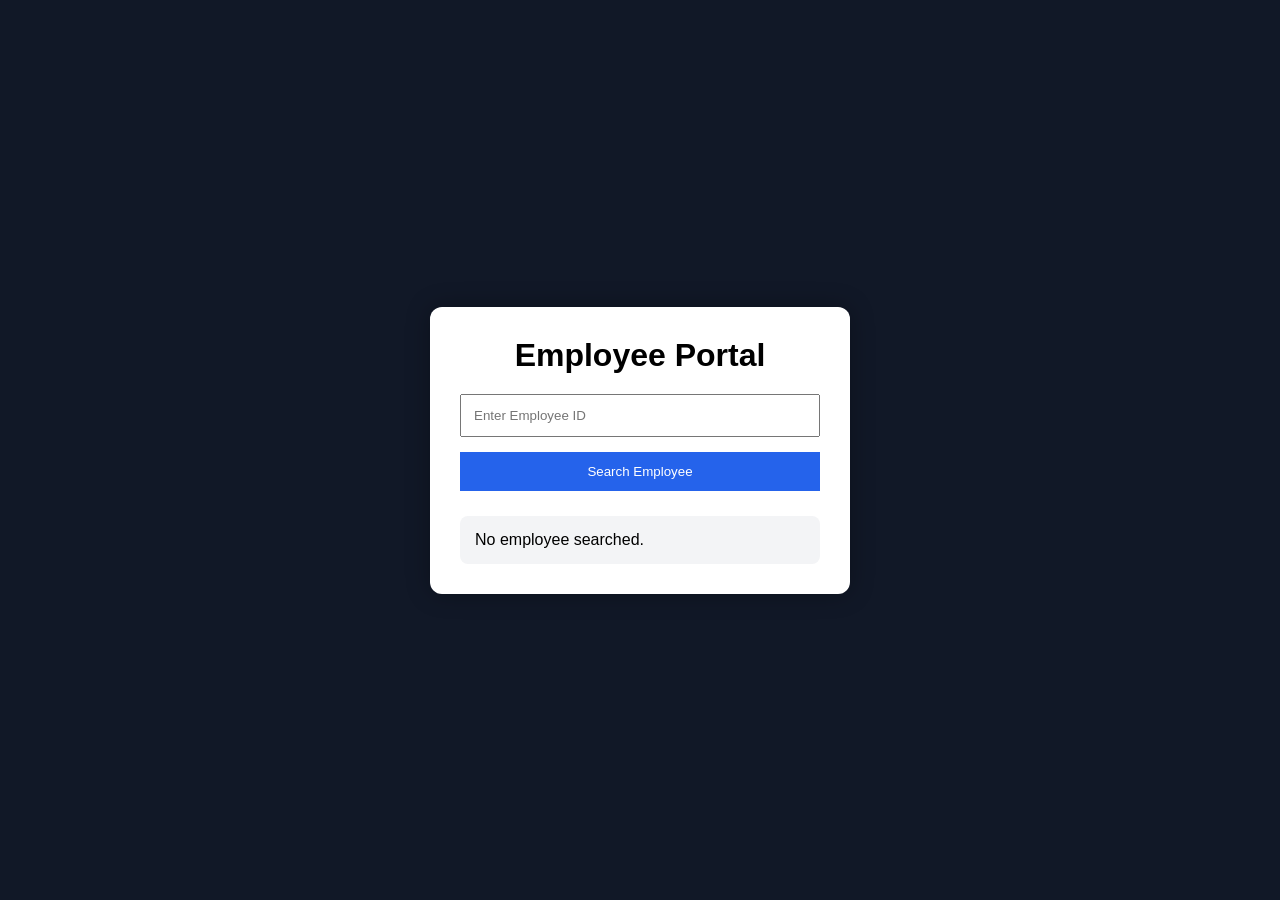
==== frontend/index.html @ 36f08706 "add fronted code" ====
<!DOCTYPE html>
<html lang="en">
<head>
    <meta charset="UTF-8">
    <meta name="viewport" content="width=device-width, initial-scale=1.0">
    <title>Employee Portal</title>

    <link rel="stylesheet" href="style.css">
</head>
<body>

<div class="container">

    <h1>Employee Portal</h1>

    <input
        type="number"
        id="employeeId"
        placeholder="Enter Employee ID">

    <button id="searchBtn">

        Search Employee

    </button>

    <div id="result">

        No employee searched.

    </div>

</div>

<script src="app.js"></script>

</body>
</html>
---- frontend/style.css ----
*{
    margin:0;
    padding:0;
    box-sizing:border-box;
    font-family:Arial;
}

body{

    background:#111827;

    display:flex;

    justify-content:center;

    align-items:center;

    height:100vh;

}

.container{

    width:420px;

    background:white;

    padding:30px;

    border-radius:12px;

    box-shadow:0 0 25px rgba(0,0,0,.3);

}

h1{

    text-align:center;

    margin-bottom:20px;

}

input{

    width:100%;

    padding:12px;

    margin-bottom:15px;

}

button{

    width:100%;

    padding:12px;

    background:#2563eb;

    color:white;

    border:none;

    cursor:pointer;

}

button:hover{

    background:#1d4ed8;

}

#result{

    margin-top:25px;

    background:#f3f4f6;

    padding:15px;

    border-radius:8px;

}
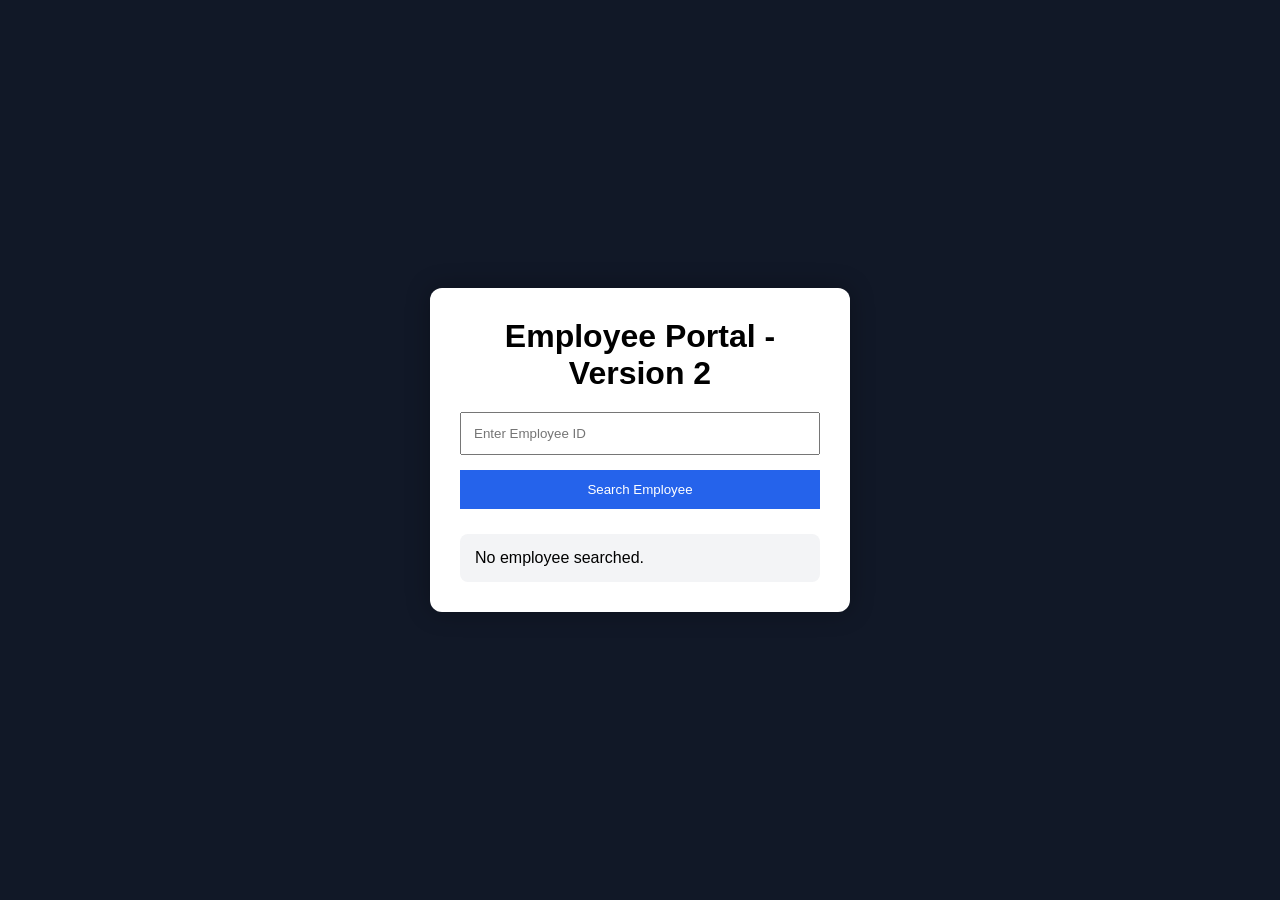
==== commit 7c4607db: "Version 2" ====
--- a/frontend/index.html
+++ b/frontend/index.html
@@ -11,7 +11,7 @@
 
 <div class="container">
 
-    <h1>Employee Portal</h1>
+    <h1>Employee Portal -Version 2</h1>
 
     <input
         type="number"
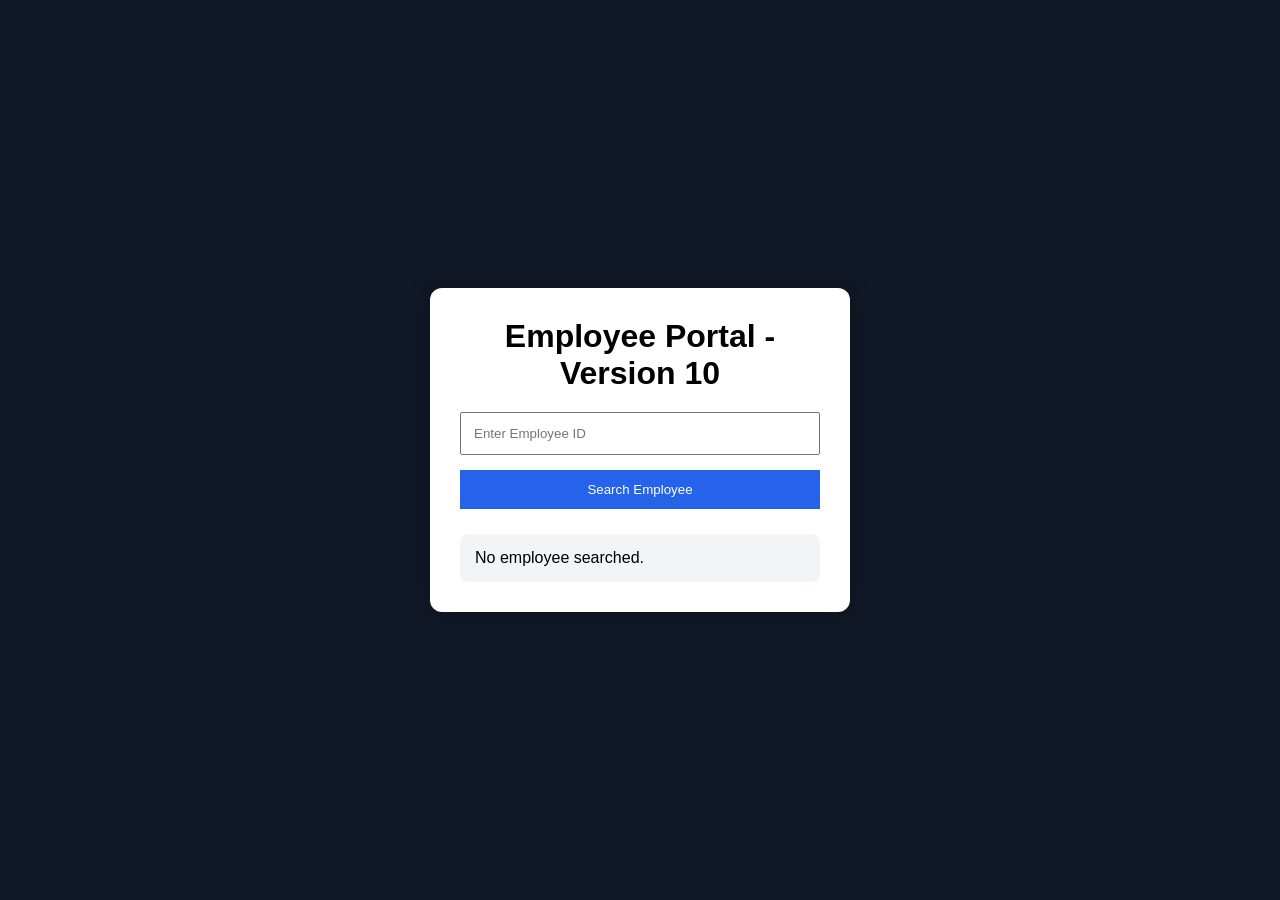
==== commit 4c702370: "modified" ====
--- a/frontend/index.html
+++ b/frontend/index.html
@@ -11,7 +11,7 @@
 
 <div class="container">
 
-    <h1>Employee Portal -Version 2</h1>
+    <h1>Employee Portal -Version 10</h1>
 
     <input
         type="number"
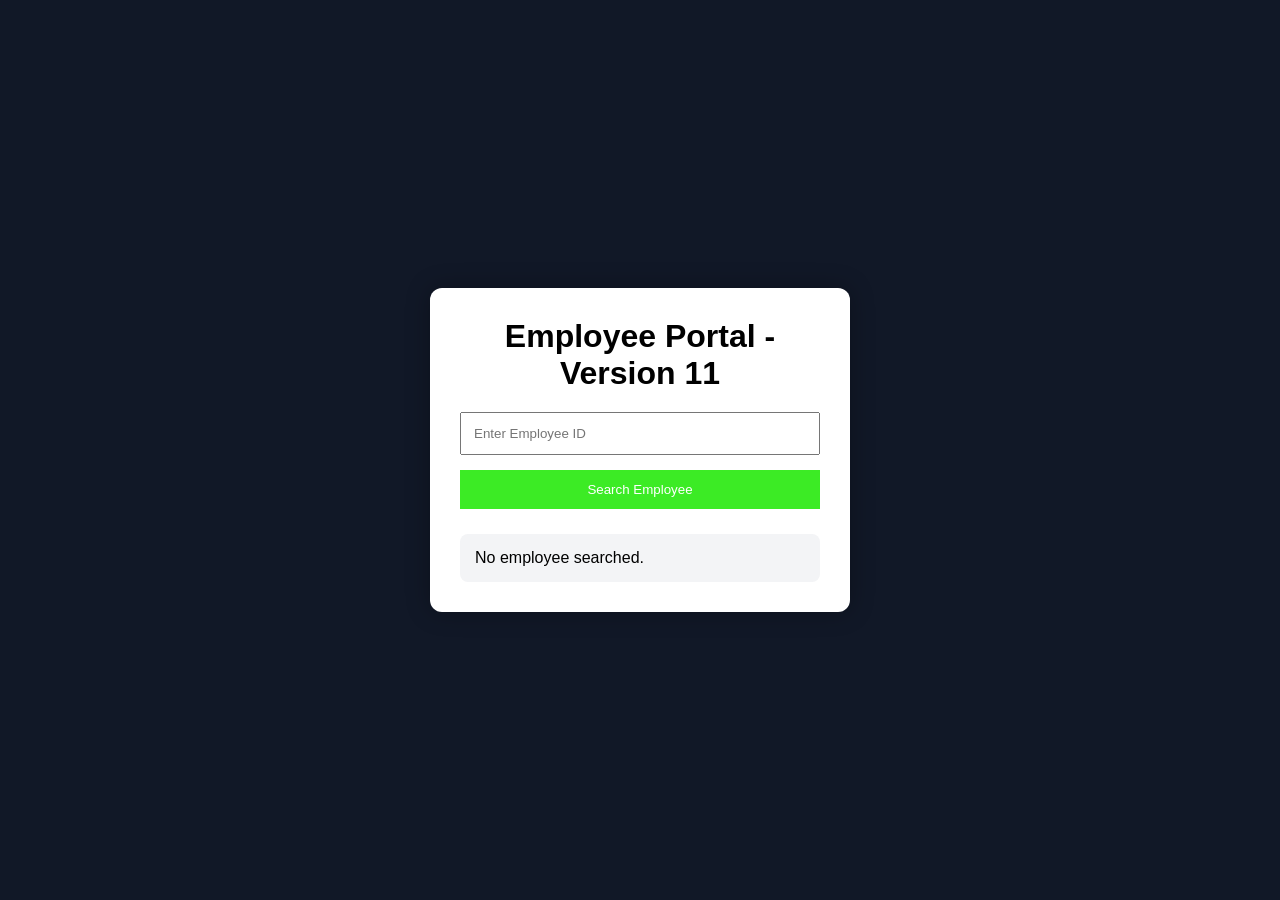
==== commit 939372bc: "update frontend/backend" ====
--- a/frontend/index.html
+++ b/frontend/index.html
@@ -11,7 +11,7 @@
 
 <div class="container">
 
-    <h1>Employee Portal -Version 10</h1>
+    <h1>Employee Portal -Version 11</h1>
 
     <input
         type="number"
--- a/frontend/style.css
+++ b/frontend/style.css
@@ -57,7 +57,7 @@
 
     padding:12px;
 
-    background:#2563eb;
+    background:#3ceb25;
 
     color:white;
 
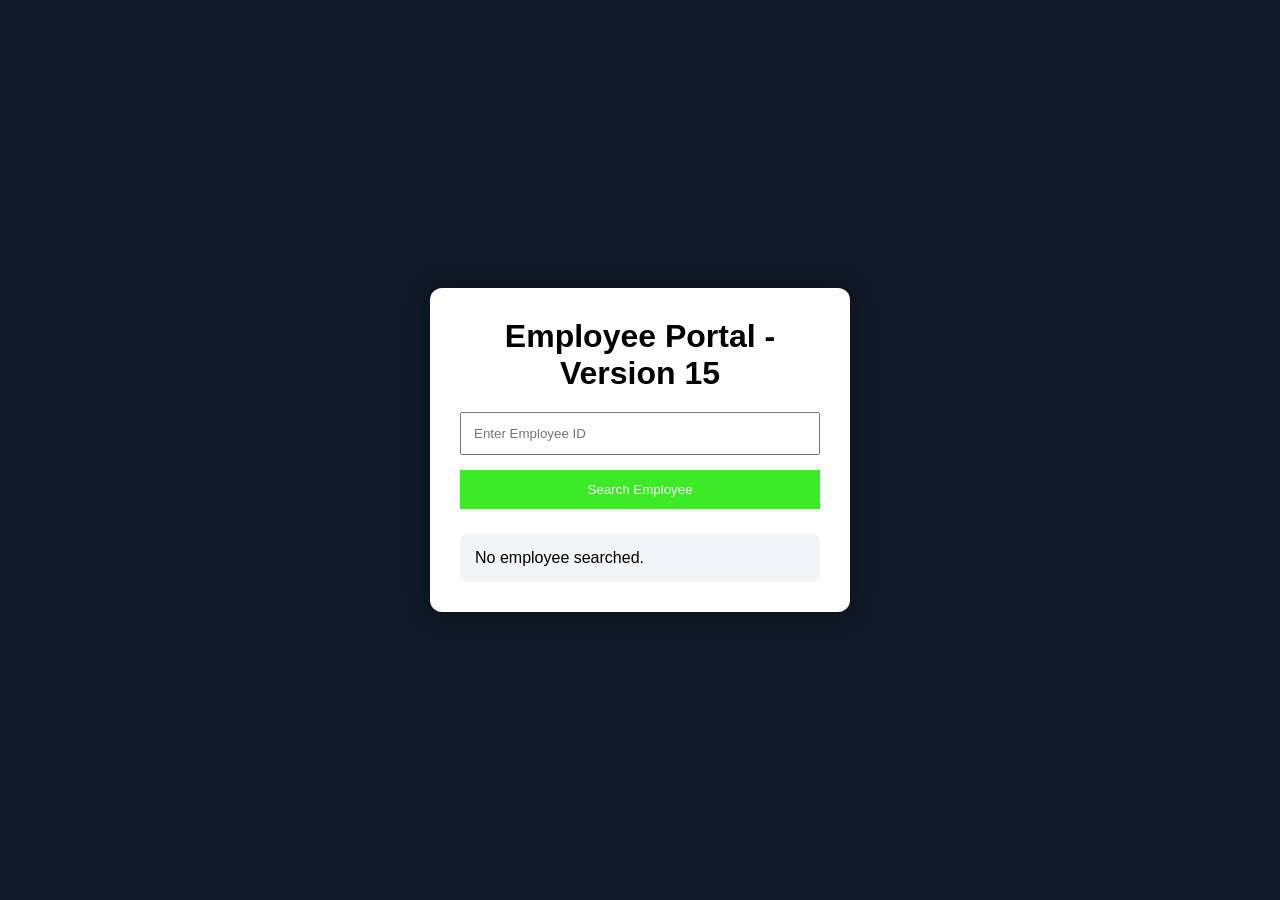
==== commit 49d5da8c: "Test frontend auto deployment" ====
--- a/frontend/index.html
+++ b/frontend/index.html
@@ -11,7 +11,7 @@
 
 <div class="container">
 
-    <h1>Employee Portal -Version 11</h1>
+    <h1>Employee Portal -Version 15</h1>
 
     <input
         type="number"
@@ -35,4 +35,4 @@
 <script src="app.js"></script>
 
 </body>
-</html>+</html>
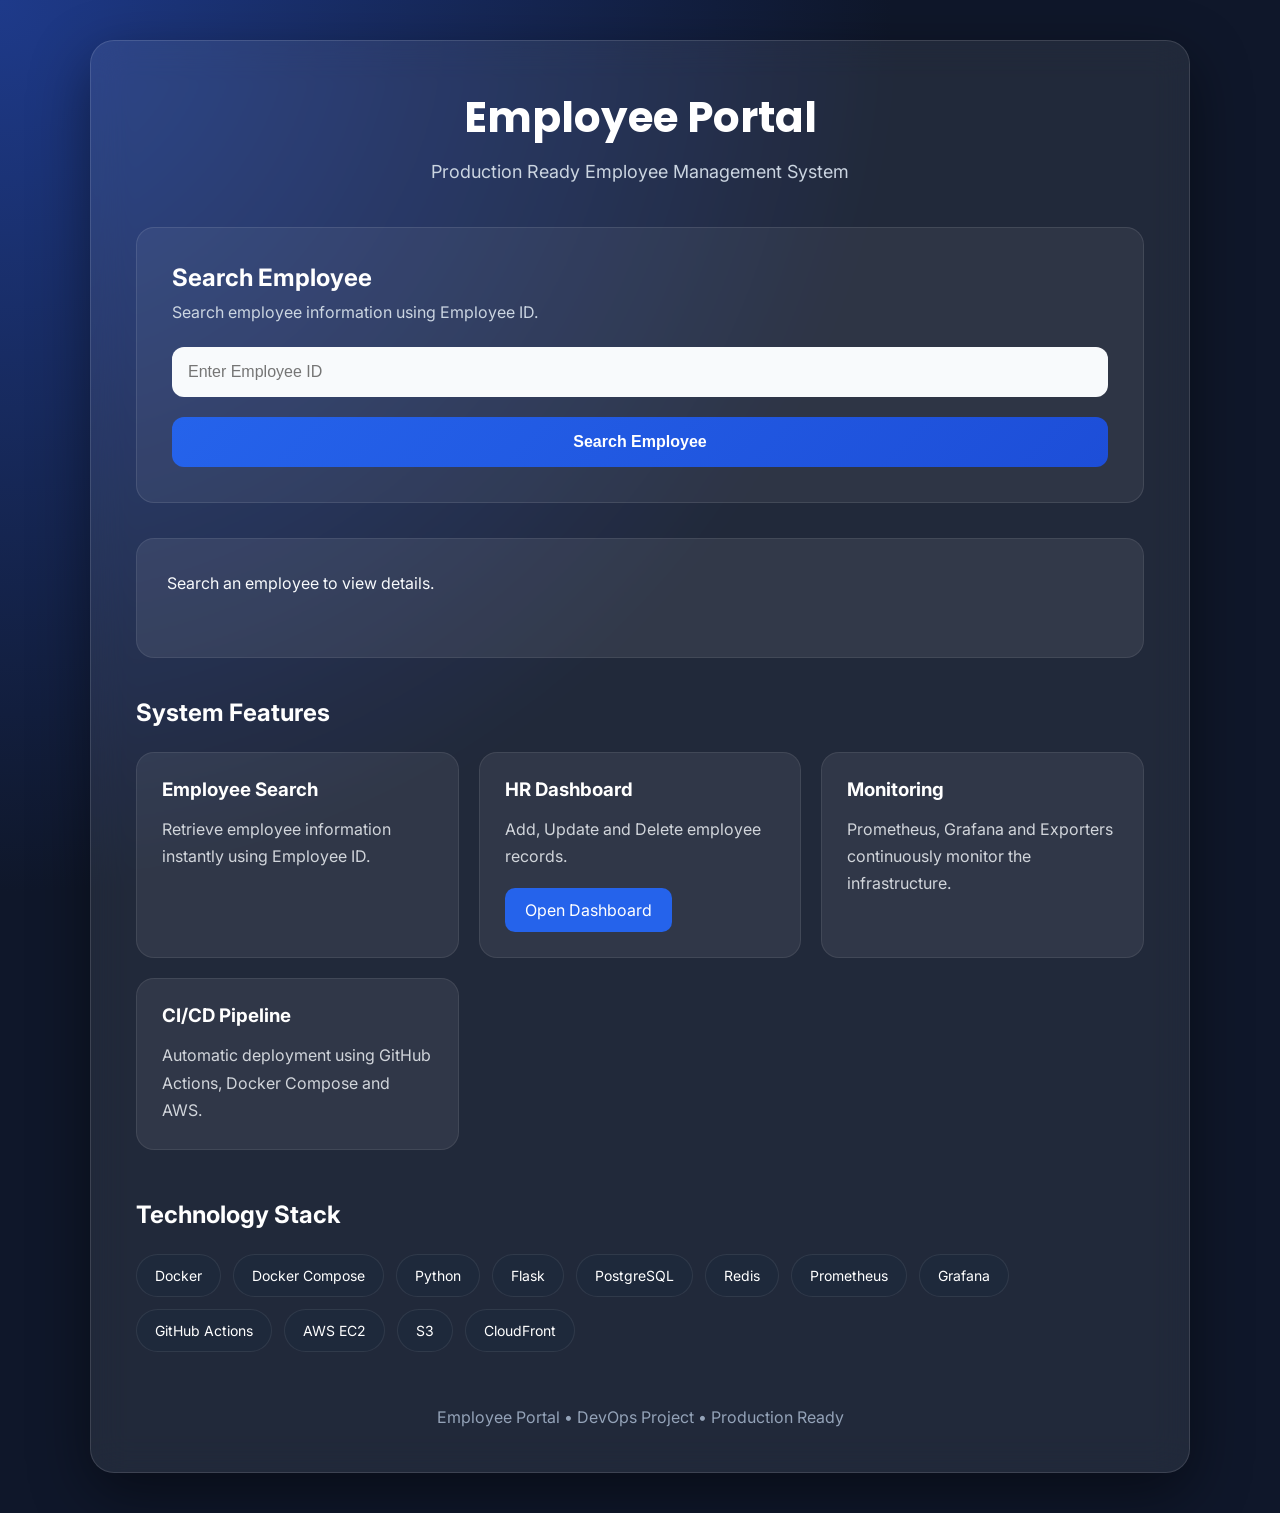
==== commit aab2ce90: "feat: add HR dashboard with employee CRUD, Redis cache metrics and Prometheus monitoring" ====
--- a/frontend/index.html
+++ b/frontend/index.html
@@ -1,38 +1,181 @@
 <!DOCTYPE html>
 <html lang="en">
+
 <head>
+
     <meta charset="UTF-8">
-    <meta name="viewport" content="width=device-width, initial-scale=1.0">
+
+    <meta name="viewport"
+          content="width=device-width, initial-scale=1.0">
+
     <title>Employee Portal</title>
 
     <link rel="stylesheet" href="style.css">
+
 </head>
+
 <body>
 
 <div class="container">
 
-    <h1>Employee Portal -Version 15</h1>
+    <header>
 
-    <input
-        type="number"
-        id="employeeId"
-        placeholder="Enter Employee ID">
+        <h1>Employee Portal</h1>
 
-    <button id="searchBtn">
+        <p class="subtitle">
 
-        Search Employee
+            Production Ready Employee Management System
 
-    </button>
+        </p>
 
-    <div id="result">
+    </header>
 
-        No employee searched.
 
-    </div>
+    <section class="search-card">
+
+        <h2>Search Employee</h2>
+
+        <p class="description">
+
+            Search employee information using Employee ID.
+
+        </p>
+
+        <input
+            type="number"
+            id="employeeId"
+            placeholder="Enter Employee ID">
+
+        <button id="searchBtn">
+
+            Search Employee
+
+        </button>
+
+    </section>
+
+
+    <section id="result">
+
+        Search an employee to view details.
+
+    </section>
+
+
+    <section class="features">
+
+        <h2>System Features</h2>
+
+        <div class="feature-grid">
+
+            <div class="feature-card">
+
+                <h3>Employee Search</h3>
+
+                <p>
+
+                    Retrieve employee information instantly using Employee ID.
+
+                </p>
+
+            </div>
+
+            <div class="feature-card">
+
+                <h3>HR Dashboard</h3>
+
+                <p>
+
+                    Add, Update and Delete employee records.
+
+                </p>
+
+                <a href="hr.html" class="btn">
+
+                    Open Dashboard
+
+                </a>
+
+            </div>
+
+            <div class="feature-card">
+
+                <h3>Monitoring</h3>
+
+                <p>
+
+                    Prometheus, Grafana and Exporters continuously monitor the infrastructure.
+
+                </p>
+
+            </div>
+
+            <div class="feature-card">
+
+                <h3>CI/CD Pipeline</h3>
+
+                <p>
+
+                    Automatic deployment using GitHub Actions, Docker Compose and AWS.
+
+                </p>
+
+            </div>
+
+        </div>
+
+    </section>
+
+
+    <section class="tech-stack">
+
+        <h2>Technology Stack</h2>
+
+        <div class="stack">
+
+            <span>Docker</span>
+
+            <span>Docker Compose</span>
+
+            <span>Python</span>
+
+            <span>Flask</span>
+
+            <span>PostgreSQL</span>
+
+            <span>Redis</span>
+
+            <span>Prometheus</span>
+
+            <span>Grafana</span>
+
+            <span>GitHub Actions</span>
+
+            <span>AWS EC2</span>
+
+            <span>S3</span>
+
+            <span>CloudFront</span>
+
+        </div>
+
+    </section>
+
+
+    <footer>
+
+        <p>
+
+            Employee Portal • DevOps Project • Production Ready
+
+        </p>
+
+    </footer>
 
 </div>
 
 <script src="app.js"></script>
 
 </body>
+
 </html>
--- a/frontend/style.css
+++ b/frontend/style.css
@@ -1,13 +1,34 @@
+/* ===========================
+   Google Font
+=========================== */
+
+@import url('https://fonts.googleapis.com/css2?family=Inter:wght@300;400;500;600;700&family=Poppins:wght@600;700&display=swap');
+
+/* ===========================
+   Global
+=========================== */
+
 *{
     margin:0;
     padding:0;
     box-sizing:border-box;
-    font-family:Arial;
+}
+
+html{
+    scroll-behavior:smooth;
 }
 
 body{
 
-    background:#111827;
+    font-family:'Inter',sans-serif;
+
+    background:
+    radial-gradient(circle at top left,#1e3a8a,#0f172a 45%),
+    radial-gradient(circle at bottom right,#0f766e,#111827 60%);
+
+    color:#ffffff;
+
+    min-height:100vh;
 
     display:flex;
 
@@ -15,72 +36,349 @@
 
     align-items:center;
 
-    height:100vh;
-
-}
+    padding:40px 20px;
+
+}
+
+/* ===========================
+   Main Container
+=========================== */
 
 .container{
 
-    width:420px;
-
-    background:white;
+    width:100%;
+
+    max-width:1100px;
+
+    background:rgba(255,255,255,.08);
+
+    backdrop-filter:blur(18px);
+
+    border:1px solid rgba(255,255,255,.12);
+
+    border-radius:24px;
+
+    padding:45px;
+
+    box-shadow:
+    0 20px 60px rgba(0,0,0,.45);
+
+}
+
+/* ===========================
+   Header
+=========================== */
+
+header{
+
+    text-align:center;
+
+    margin-bottom:45px;
+
+}
+
+header h1{
+
+    font-family:'Poppins',sans-serif;
+
+    font-size:42px;
+
+    margin-bottom:12px;
+
+}
+
+.subtitle{
+
+    color:#cbd5e1;
+
+    font-size:18px;
+
+}
+
+/* ===========================
+   Search Card
+=========================== */
+
+.search-card{
+
+    background:rgba(255,255,255,.06);
+
+    border:1px solid rgba(255,255,255,.10);
+
+    border-radius:18px;
+
+    padding:35px;
+
+    margin-bottom:35px;
+
+}
+
+.search-card h2{
+
+    margin-bottom:10px;
+
+}
+
+.description{
+
+    color:#cbd5e1;
+
+    margin-bottom:25px;
+
+}
+
+/* ===========================
+   Input
+=========================== */
+
+input{
+
+    width:100%;
+
+    padding:16px;
+
+    border-radius:12px;
+
+    border:none;
+
+    outline:none;
+
+    margin-bottom:20px;
+
+    font-size:16px;
+
+    background:#f8fafc;
+
+}
+
+/* ===========================
+   Button
+=========================== */
+
+button{
+
+    width:100%;
+
+    padding:16px;
+
+    border:none;
+
+    border-radius:12px;
+
+    cursor:pointer;
+
+    font-size:16px;
+
+    font-weight:600;
+
+    background:linear-gradient(135deg,#2563eb,#1d4ed8);
+
+    color:white;
+
+    transition:.3s;
+
+}
+
+button:hover{
+
+    transform:translateY(-3px);
+
+    box-shadow:0 12px 25px rgba(37,99,235,.45);
+
+}
+
+/* ===========================
+   Result Card
+=========================== */
+
+#result{
+
+    margin-bottom:40px;
+
+    background:rgba(255,255,255,.08);
+
+    border-radius:18px;
 
     padding:30px;
 
-    border-radius:12px;
-
-    box-shadow:0 0 25px rgba(0,0,0,.3);
-
-}
-
-h1{
+    border:1px solid rgba(255,255,255,.08);
+
+    color:#f8fafc;
+
+    line-height:1.8;
+
+    min-height:120px;
+
+}
+
+/* ===========================
+   Features
+=========================== */
+
+.features{
+
+    margin-top:20px;
+
+}
+
+.features h2{
+
+    margin-bottom:25px;
+
+}
+
+.feature-grid{
+
+    display:grid;
+
+    grid-template-columns:repeat(auto-fit,minmax(240px,1fr));
+
+    gap:20px;
+
+}
+
+.feature-card{
+
+    background:rgba(255,255,255,.07);
+
+    border-radius:18px;
+
+    padding:25px;
+
+    border:1px solid rgba(255,255,255,.08);
+
+    transition:.3s;
+
+}
+
+.feature-card:hover{
+
+    transform:translateY(-8px);
+
+    box-shadow:0 20px 40px rgba(0,0,0,.25);
+
+}
+
+.feature-card h3{
+
+    margin-bottom:15px;
+
+}
+
+.feature-card p{
+
+    color:#d1d5db;
+
+    line-height:1.7;
+
+}
+
+/* ===========================
+   Dashboard Button
+=========================== */
+
+.btn{
+
+    display:inline-block;
+
+    margin-top:18px;
+
+    text-decoration:none;
+
+    color:white;
+
+    background:#2563eb;
+
+    padding:12px 20px;
+
+    border-radius:10px;
+
+    transition:.3s;
+
+}
+
+.btn:hover{
+
+    background:#1d4ed8;
+
+}
+
+/* ===========================
+   Tech Stack
+=========================== */
+
+.tech-stack{
+
+    margin-top:50px;
+
+}
+
+.tech-stack h2{
+
+    margin-bottom:25px;
+
+}
+
+.stack{
+
+    display:flex;
+
+    flex-wrap:wrap;
+
+    gap:12px;
+
+}
+
+.stack span{
+
+    background:#1e293b;
+
+    border:1px solid rgba(255,255,255,.08);
+
+    padding:12px 18px;
+
+    border-radius:999px;
+
+    font-size:14px;
+
+}
+
+/* ===========================
+   Footer
+=========================== */
+
+footer{
+
+    margin-top:55px;
 
     text-align:center;
 
-    margin-bottom:20px;
-
-}
-
-input{
-
-    width:100%;
-
-    padding:12px;
-
-    margin-bottom:15px;
-
-}
-
-button{
-
-    width:100%;
-
-    padding:12px;
-
-    background:#3ceb25;
-
-    color:white;
-
-    border:none;
-
-    cursor:pointer;
-
-}
-
-button:hover{
-
-    background:#1d4ed8;
-
-}
-
-#result{
-
-    margin-top:25px;
-
-    background:#f3f4f6;
-
-    padding:15px;
-
-    border-radius:8px;
-
-}+    color:#94a3b8;
+
+}
+
+/* ===========================
+   Responsive
+=========================== */
+
+@media(max-width:768px){
+
+    .container{
+
+        padding:25px;
+
+    }
+
+    header h1{
+
+        font-size:32px;
+
+    }
+
+    .feature-grid{
+
+        grid-template-columns:1fr;
+
+    }
+
+}
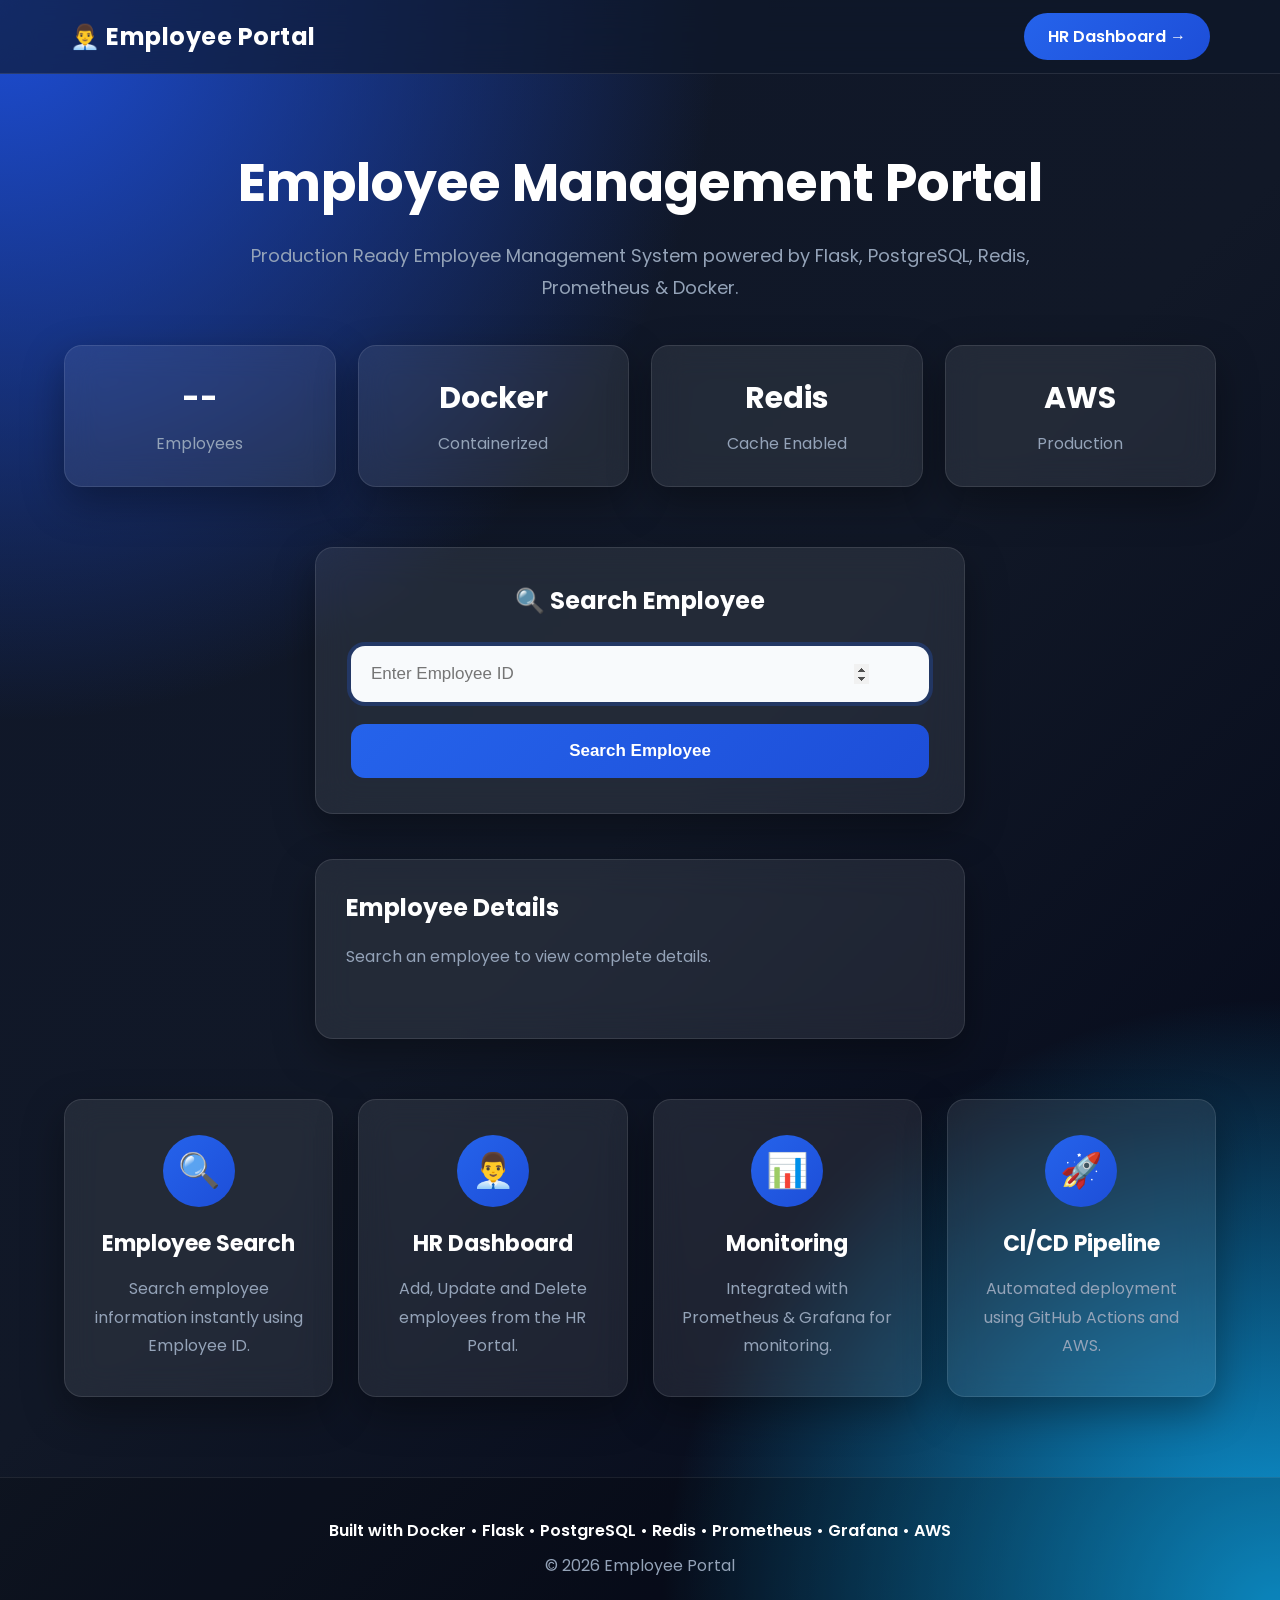
==== commit 5e72fe0b: "Improve Employee Portal UI and UX with toast notifications" ====
--- a/frontend/index.html
+++ b/frontend/index.html
@@ -5,176 +5,356 @@
 
     <meta charset="UTF-8">
 
-    <meta name="viewport"
-          content="width=device-width, initial-scale=1.0">
+    <meta
+        name="viewport"
+        content="width=device-width, initial-scale=1.0">
 
     <title>Employee Portal</title>
 
-    <link rel="stylesheet" href="style.css">
+    <!-- Google Font -->
+
+    <link rel="preconnect" href="https://fonts.googleapis.com">
+
+    <link rel="preconnect" href="https://fonts.gstatic.com" crossorigin>
+
+    <link
+        href="https://fonts.googleapis.com/css2?family=Poppins:wght@300;400;500;600;700&display=swap"
+        rel="stylesheet">
+
+    <link
+        rel="stylesheet"
+        href="style.css">
 
 </head>
 
 <body>
 
-<div class="container">
-
-    <header>
-
-        <h1>Employee Portal</h1>
-
-        <p class="subtitle">
-
-            Production Ready Employee Management System
-
-        </p>
-
-    </header>
-
-
-    <section class="search-card">
-
-        <h2>Search Employee</h2>
-
-        <p class="description">
-
-            Search employee information using Employee ID.
-
-        </p>
-
-        <input
-            type="number"
-            id="employeeId"
-            placeholder="Enter Employee ID">
-
-        <button id="searchBtn">
-
-            Search Employee
-
-        </button>
+    <!-- ===========================
+         Navigation
+    ============================ -->
+
+    <nav class="navbar">
+
+        <div class="logo">
+
+            👨‍💼 Employee Portal
+
+        </div>
+
+        <div class="nav-links">
+
+            <a
+                href="hr.html"
+                target="_blank"
+                rel="noopener noreferrer"
+                class="dashboard-btn">
+
+                HR Dashboard →
+
+            </a>
+
+        </div>
+
+    </nav>
+
+    <!-- ===========================
+         Hero
+    ============================ -->
+
+    <section class="hero">
+
+        <h1>
+
+            Employee Management Portal
+
+        </h1>
+
+        <p>
+
+            Production Ready Employee Management System powered by Flask,
+            PostgreSQL, Redis, Prometheus & Docker.
+
+        </p>
 
     </section>
 
-
-    <section id="result">
-
-        Search an employee to view details.
+    <!-- ===========================
+     Quick Stats
+=========================== -->
+
+<section class="stats">
+
+    <div class="stat-card">
+
+        <h2 id="employeeCount">
+
+            --
+
+        </h2>
+
+        <p>
+
+            Employees
+
+        </p>
+
+    </div>
+
+    <div class="stat-card">
+
+        <h2>
+
+            Docker
+
+        </h2>
+
+        <p>
+
+            Containerized
+
+        </p>
+
+    </div>
+
+    <div class="stat-card">
+
+        <h2>
+
+            Redis
+
+        </h2>
+
+        <p>
+
+            Cache Enabled
+
+        </p>
+
+    </div>
+
+    <div class="stat-card">
+
+        <h2>
+
+            AWS
+
+        </h2>
+
+        <p>
+
+            Production
+
+        </p>
+
+    </div>
+
+</section>
+
+    <!-- ===========================
+         Search Card
+    ============================ -->
+
+    <section class="search-section">
+
+        <div class="search-card">
+
+            <h2>
+
+                🔍 Search Employee
+
+            </h2>
+
+            <div class="search-box">
+
+                <input
+
+                    type="number"
+
+                    id="employeeId"
+
+                    placeholder="Enter Employee ID"
+
+                    autocomplete="off">
+
+                <!-- Phase 1C -->
+                <button
+                    id="clearBtn"
+                    class="clear-btn">
+
+                    ✕
+
+                </button>
+
+            </div>
+
+            <button id="searchBtn">
+
+                Search Employee
+
+            </button>
+
+        </div>
 
     </section>
 
+    <!-- ===========================
+         Result Card
+    ============================ -->
+
+    <section class="result-section">
+
+        <div
+            id="result"
+            class="result-card">
+
+            <h3>
+
+                Employee Details
+
+            </h3>
+
+            <p>
+
+                Search an employee to view complete details.
+
+            </p>
+
+        </div>
+
+    </section>
+
+    <!-- ===========================
+         Feature Cards
+    ============================ -->
 
     <section class="features">
 
-        <h2>System Features</h2>
-
-        <div class="feature-grid">
-
-            <div class="feature-card">
-
-                <h3>Employee Search</h3>
-
-                <p>
-
-                    Retrieve employee information instantly using Employee ID.
-
-                </p>
-
-            </div>
-
-            <div class="feature-card">
-
-                <h3>HR Dashboard</h3>
-
-                <p>
-
-                    Add, Update and Delete employee records.
-
-                </p>
-
-                <a href="hr.html" class="btn">
-
-                    Open Dashboard
-
-                </a>
-
-            </div>
-
-            <div class="feature-card">
-
-                <h3>Monitoring</h3>
-
-                <p>
-
-                    Prometheus, Grafana and Exporters continuously monitor the infrastructure.
-
-                </p>
-
-            </div>
-
-            <div class="feature-card">
-
-                <h3>CI/CD Pipeline</h3>
-
-                <p>
-
-                    Automatic deployment using GitHub Actions, Docker Compose and AWS.
-
-                </p>
-
-            </div>
+        <div class="feature-card">
+
+            <div class="icon">
+
+                🔍
+
+            </div>
+
+            <h3>
+
+                Employee Search
+
+            </h3>
+
+            <p>
+
+                Search employee information instantly using Employee ID.
+
+            </p>
+
+        </div>
+
+        <div class="feature-card">
+
+            <div class="icon">
+
+                👨‍💼
+
+            </div>
+
+            <h3>
+
+                HR Dashboard
+
+            </h3>
+
+            <p>
+
+                Add, Update and Delete employees from the HR Portal.
+
+            </p>
+
+        </div>
+
+        <div class="feature-card">
+
+            <div class="icon">
+
+                📊
+
+            </div>
+
+            <h3>
+
+                Monitoring
+
+            </h3>
+
+            <p>
+
+                Integrated with Prometheus & Grafana for monitoring.
+
+            </p>
+
+        </div>
+
+        <div class="feature-card">
+
+            <div class="icon">
+
+                🚀
+
+            </div>
+
+            <h3>
+
+                CI/CD Pipeline
+
+            </h3>
+
+            <p>
+
+                Automated deployment using GitHub Actions and AWS.
+
+            </p>
 
         </div>
 
     </section>
 
-
-    <section class="tech-stack">
-
-        <h2>Technology Stack</h2>
-
-        <div class="stack">
-
-            <span>Docker</span>
-
-            <span>Docker Compose</span>
-
-            <span>Python</span>
-
-            <span>Flask</span>
-
-            <span>PostgreSQL</span>
-
-            <span>Redis</span>
-
-            <span>Prometheus</span>
-
-            <span>Grafana</span>
-
-            <span>GitHub Actions</span>
-
-            <span>AWS EC2</span>
-
-            <span>S3</span>
-
-            <span>CloudFront</span>
-
-        </div>
-
-    </section>
-
+    <!-- ===========================
+         Footer
+    ============================ -->
 
     <footer>
 
         <p>
 
-            Employee Portal • DevOps Project • Production Ready
+            Built with
+
+            Docker • Flask • PostgreSQL • Redis • Prometheus • Grafana • AWS
+
+        </p>
+
+        <p>
+
+            © 2026 Employee Portal
 
         </p>
 
     </footer>
 
+    <!-- ===========================
+     Toast Notification
+=========================== -->
+
+<div id="toast" class="toast">
+
+    <span id="toastMessage">
+
+        Success
+
+    </span>
+
 </div>
-
-<script src="app.js"></script>
+    <script src="app.js"></script>
 
 </body>
 
--- a/frontend/style.css
+++ b/frontend/style.css
@@ -1,384 +1,1182 @@
-/* ===========================
-   Google Font
-=========================== */
-
-@import url('https://fonts.googleapis.com/css2?family=Inter:wght@300;400;500;600;700&family=Poppins:wght@600;700&display=swap');
-
-/* ===========================
-   Global
-=========================== */
+/* =====================================================
+   Employee Portal
+   Phase 1B-1
+   Modern Production UI
+===================================================== */
+
+:root{
+
+    --primary:#2563eb;
+
+    --primary-dark:#1d4ed8;
+
+    --success:#22c55e;
+
+    --danger:#ef4444;
+
+    --white:#ffffff;
+
+    --text:#e5e7eb;
+
+    --muted:#94a3b8;
+
+    --card:rgba(255,255,255,.08);
+
+    --border:rgba(255,255,255,.10);
+
+    --shadow:0 15px 40px rgba(0,0,0,.35);
+
+    --radius:18px;
+
+}
 
 *{
+
     margin:0;
+
     padding:0;
+
     box-sizing:border-box;
+
 }
 
 html{
+
     scroll-behavior:smooth;
+
 }
 
 body{
 
-    font-family:'Inter',sans-serif;
+    font-family:"Poppins",sans-serif;
+
+    color:var(--text);
 
     background:
-    radial-gradient(circle at top left,#1e3a8a,#0f172a 45%),
-    radial-gradient(circle at bottom right,#0f766e,#111827 60%);
-
-    color:#ffffff;
+    radial-gradient(circle at top left,#1d4ed8 0%,transparent 35%),
+
+    radial-gradient(circle at bottom right,#0ea5e9 0%,transparent 30%),
+
+    linear-gradient(
+        135deg,
+        #0f172a,
+        #111827,
+        #020617
+    );
 
     min-height:100vh;
 
+}
+
+/* =====================================================
+   Navbar
+===================================================== */
+
+.navbar{
+
+    width:100%;
+
+    height:74px;
+
     display:flex;
 
+    justify-content:space-between;
+
+    align-items:center;
+
+    padding:0 70px;
+
+    position:sticky;
+
+    top:0;
+
+    backdrop-filter:blur(18px);
+
+    background:rgba(15,23,42,.65);
+
+    border-bottom:1px solid var(--border);
+
+    z-index:1000;
+
+}
+
+.logo{
+
+    font-size:24px;
+
+    font-weight:700;
+
+    color:#fff;
+
+    letter-spacing:.5px;
+
+}
+
+.dashboard-btn{
+
+    text-decoration:none;
+
+    color:white;
+
+    background:linear-gradient(
+
+        135deg,
+
+        var(--primary),
+
+        var(--primary-dark)
+
+    );
+
+    padding:12px 24px;
+
+    border-radius:999px;
+
+    transition:.30s;
+
+    font-weight:600;
+
+}
+
+.dashboard-btn:hover{
+
+    transform:translateY(-2px);
+
+    box-shadow:
+
+    0 12px 30px rgba(37,99,235,.35);
+
+}
+
+/* =====================================================
+   Hero
+===================================================== */
+
+.hero{
+
+    max-width:900px;
+
+    margin:70px auto 40px;
+
+    text-align:center;
+
+    padding:0 25px;
+
+}
+
+.hero h1{
+
+    font-size:52px;
+
+    font-weight:700;
+
+    color:white;
+
+    margin-bottom:18px;
+
+}
+
+.hero p{
+
+    font-size:18px;
+
+    color:var(--muted);
+
+    line-height:1.8;
+
+}
+
+/* =====================================================
+   Search Section
+===================================================== */
+
+.search-section{
+
+    display:flex;
+
     justify-content:center;
 
+    margin:45px 0;
+
+}
+
+.search-card{
+
+    width:650px;
+
+    background:var(--card);
+
+    backdrop-filter:blur(18px);
+
+    border:1px solid var(--border);
+
+    border-radius:var(--radius);
+
+    box-shadow:var(--shadow);
+
+    padding:35px;
+
+}
+
+.search-card h2{
+
+    text-align:center;
+
+    color:white;
+
+    margin-bottom:28px;
+
+}
+
+/* =====================================================
+   Search Input
+===================================================== */
+
+.search-box{
+
+    position:relative;
+
+    margin-bottom:22px;
+
+}
+
+.search-box input{
+
+    width:100%;
+
+    padding:18px 60px 18px 20px;
+
+    border:none;
+
+    outline:none;
+
+    border-radius:14px;
+
+    font-size:17px;
+
+    background:#f8fafc;
+
+    transition:.30s;
+
+}
+
+.search-box input:focus{
+
+    box-shadow:
+
+    0 0 0 4px rgba(37,99,235,.25);
+
+}
+
+/* =====================================================
+   Clear Button
+===================================================== */
+
+.clear-btn{
+
+    position:absolute;
+
+    top:50%;
+
+    right:15px;
+
+    transform:translateY(-50%);
+
+    width:36px;
+
+    height:36px;
+
+    border:none;
+
+    border-radius:50%;
+
+    cursor:pointer;
+
+    display:none;
+
+    font-size:18px;
+
+    background:#e5e7eb;
+
+    transition:.30s;
+
+}
+
+.clear-btn:hover{
+
+    background:var(--danger);
+
+    color:white;
+
+}
+
+/* =====================================================
+   Search Button
+===================================================== */
+
+#searchBtn{
+
+    width:100%;
+
+    padding:17px;
+
+    border:none;
+
+    border-radius:14px;
+
+    cursor:pointer;
+
+    color:white;
+
+    font-size:17px;
+
+    font-weight:600;
+
+    background:linear-gradient(
+
+        135deg,
+
+        var(--primary),
+
+        var(--primary-dark)
+
+    );
+
+    transition:.30s;
+
+}
+
+#searchBtn:hover{
+
+    transform:translateY(-2px);
+
+    box-shadow:
+
+    0 12px 30px rgba(37,99,235,.35);
+
+}
+/* =====================================================
+   Result Section
+===================================================== */
+
+.result-section{
+
+    display:flex;
+
+    justify-content:center;
+
+    margin:40px 0 60px;
+
+}
+
+.result-card{
+
+    width:650px;
+
+    min-height:180px;
+
+    padding:30px;
+
+    border-radius:var(--radius);
+
+    background:var(--card);
+
+    backdrop-filter:blur(18px);
+
+    border:1px solid var(--border);
+
+    box-shadow:var(--shadow);
+
+    transition:.35s;
+
+}
+
+.result-card:hover{
+
+    transform:translateY(-4px);
+
+}
+
+.result-card h3{
+
+    color:#fff;
+
+    margin-bottom:18px;
+
+    font-size:24px;
+
+}
+
+.result-card p{
+
+    color:var(--muted);
+
+    line-height:1.8;
+
+    font-size:16px;
+
+}
+
+/* Employee Details */
+
+.employee-info{
+
+    display:grid;
+
+    gap:16px;
+
+    margin-top:20px;
+
+}
+
+.info-row{
+
+    display:flex;
+
+    justify-content:space-between;
+
     align-items:center;
 
+    padding:15px 18px;
+
+    border-radius:12px;
+
+    background:rgba(255,255,255,.05);
+
+}
+
+.info-title{
+
+    color:#94a3b8;
+
+    font-weight:500;
+
+}
+
+.info-value{
+
+    color:white;
+
+    font-weight:600;
+
+}
+
+
+/* =====================================================
+   Features
+===================================================== */
+
+.features{
+
+    width:min(1200px,90%);
+
+    margin:auto;
+
+    display:grid;
+
+    grid-template-columns:repeat(auto-fit,minmax(240px,1fr));
+
+    gap:25px;
+
+    margin-bottom:80px;
+
+}
+
+.feature-card{
+
+    background:var(--card);
+
+    border:1px solid var(--border);
+
+    backdrop-filter:blur(16px);
+
+    border-radius:18px;
+
+    padding:35px 25px;
+
+    text-align:center;
+
+    transition:.35s;
+
+    box-shadow:var(--shadow);
+
+}
+
+.feature-card:hover{
+
+    transform:translateY(-8px);
+
+    border-color:#3b82f6;
+
+}
+
+.icon{
+
+    width:72px;
+
+    height:72px;
+
+    margin:auto;
+
+    margin-bottom:20px;
+
+    border-radius:50%;
+
+    display:flex;
+
+    align-items:center;
+
+    justify-content:center;
+
+    font-size:34px;
+
+    background:
+
+    linear-gradient(
+
+        135deg,
+
+        #2563eb,
+
+        #1d4ed8
+
+    );
+
+}
+
+.feature-card h3{
+
+    color:white;
+
+    margin-bottom:15px;
+
+    font-size:22px;
+
+}
+
+.feature-card p{
+
+    color:#94a3b8;
+
+    line-height:1.8;
+
+}
+
+/* ==========================================
+   Stats Section
+========================================== */
+
+.stats{
+
+    width:min(1200px,90%);
+
+    margin:20px auto 60px;
+
+    display:grid;
+
+    grid-template-columns:repeat(auto-fit,minmax(220px,1fr));
+
+    gap:22px;
+
+}
+
+.stat-card{
+
+    background:var(--card);
+
+    border:1px solid var(--border);
+
+    backdrop-filter:blur(16px);
+
+    border-radius:18px;
+
+    padding:30px;
+
+    text-align:center;
+
+    box-shadow:var(--shadow);
+
+    transition:.30s;
+
+}
+
+.stat-card:hover{
+
+    transform:translateY(-6px);
+
+    border-color:#3b82f6;
+
+}
+
+.stat-card h2{
+
+    color:#fff;
+
+    font-size:30px;
+
+    margin-bottom:10px;
+
+}
+
+.stat-card p{
+
+    color:#94a3b8;
+
+}
+
+/* =====================================================
+   Footer
+===================================================== */
+
+footer{
+
+    margin-top:30px;
+
     padding:40px 20px;
 
-}
-
-/* ===========================
-   Main Container
-=========================== */
-
-.container{
-
-    width:100%;
-
-    max-width:1100px;
-
-    background:rgba(255,255,255,.08);
-
-    backdrop-filter:blur(18px);
-
-    border:1px solid rgba(255,255,255,.12);
-
-    border-radius:24px;
-
-    padding:45px;
-
-    box-shadow:
-    0 20px 60px rgba(0,0,0,.45);
-
-}
-
-/* ===========================
-   Header
-=========================== */
-
-header{
+    border-top:1px solid rgba(255,255,255,.08);
+
+    background:rgba(0,0,0,.18);
 
     text-align:center;
 
-    margin-bottom:45px;
-
-}
-
-header h1{
-
-    font-family:'Poppins',sans-serif;
-
-    font-size:42px;
+}
+
+footer p:first-child{
+
+    color:white;
+
+    font-weight:600;
+
+    margin-bottom:10px;
+
+}
+
+footer p:last-child{
+
+    color:#94a3b8;
+
+}
+
+
+/* =====================================================
+   Animations
+===================================================== */
+
+@keyframes fadeUp{
+
+    from{
+
+        opacity:0;
+
+        transform:translateY(25px);
+
+    }
+
+    to{
+
+        opacity:1;
+
+        transform:translateY(0);
+
+    }
+
+}
+
+.hero,
+
+.search-card,
+
+.result-card,
+
+.feature-card{
+
+    animation:fadeUp .7s ease;
+
+}
+
+
+/* =====================================================
+   Utility Classes
+===================================================== */
+
+.hidden{
+
+    display:none;
+
+}
+
+.center{
+
+    text-align:center;
+
+}
+
+.text-success{
+
+    color:#22c55e;
+
+}
+
+.text-danger{
+
+    color:#ef4444;
+
+}
+
+.badge{
+
+    display:inline-block;
+
+    padding:6px 12px;
+
+    border-radius:999px;
+
+    background:#2563eb;
+
+    color:white;
+
+    font-size:13px;
+
+    font-weight:600;
+
+}
+
+/* =====================================================
+   Responsive Design
+===================================================== */
+
+@media (max-width:1100px){
+
+    .navbar{
+
+        padding:0 35px;
+
+    }
+
+    .hero h1{
+
+        font-size:44px;
+
+    }
+
+    .search-card,
+
+    .result-card{
+
+        width:90%;
+
+    }
+
+}
+
+@media (max-width:768px){
+
+    .navbar{
+
+        height:auto;
+
+        padding:18px 20px;
+
+        flex-direction:column;
+
+        gap:15px;
+
+    }
+
+    .logo{
+
+        font-size:22px;
+
+    }
+
+    .dashboard-btn{
+
+        width:100%;
+
+        text-align:center;
+
+    }
+
+    .hero{
+
+        margin-top:50px;
+
+    }
+
+    .hero h1{
+
+        font-size:34px;
+
+        line-height:1.3;
+
+    }
+
+    .hero p{
+
+        font-size:16px;
+
+    }
+
+    .search-card{
+
+        padding:25px;
+
+    }
+
+    .search-box input{
+
+        padding:16px 55px 16px 18px;
+
+        font-size:16px;
+
+    }
+
+    #searchBtn{
+
+        padding:15px;
+
+    }
+
+    .result-card{
+
+        padding:22px;
+
+    }
+
+    .info-row{
+
+        flex-direction:column;
+
+        align-items:flex-start;
+
+        gap:8px;
+
+    }
+
+    .features{
+
+        grid-template-columns:1fr;
+
+        width:92%;
+
+    }
+
+}
+
+@media (max-width:480px){
+
+    .hero h1{
+
+        font-size:28px;
+
+    }
+
+    .hero p{
+
+        font-size:15px;
+
+    }
+
+    .search-card,
+
+    .result-card{
+
+        width:94%;
+
+        padding:20px;
+
+    }
+
+    .feature-card{
+
+        padding:28px 20px;
+
+    }
+
+    .icon{
+
+        width:60px;
+
+        height:60px;
+
+        font-size:28px;
+
+    }
+
+    footer{
+
+        padding:30px 18px;
+
+    }
+
+}
+
+/* =====================================================
+   Custom Scrollbar
+===================================================== */
+
+::-webkit-scrollbar{
+
+    width:10px;
+
+}
+
+::-webkit-scrollbar-track{
+
+    background:#0f172a;
+
+}
+
+::-webkit-scrollbar-thumb{
+
+    background:#2563eb;
+
+    border-radius:50px;
+
+}
+
+::-webkit-scrollbar-thumb:hover{
+
+    background:#1d4ed8;
+
+}
+
+/* =====================================================
+   Selection
+===================================================== */
+
+::selection{
+
+    background:#2563eb;
+
+    color:#fff;
+
+}
+
+/* =====================================================
+   Focus States
+===================================================== */
+
+button:focus,
+
+input:focus,
+
+a:focus{
+
+    outline:none;
+
+}
+
+/* =====================================================
+   Smooth Transitions
+===================================================== */
+
+button,
+
+input,
+
+.feature-card,
+
+.result-card,
+
+.search-card,
+
+.dashboard-btn{
+
+    transition:.30s ease;
+
+}
+
+/* =====================================================
+   Glass Hover
+===================================================== */
+
+.search-card:hover,
+
+.result-card:hover{
+
+    border-color:rgba(59,130,246,.35);
+
+}
+
+/* =====================================================
+   Button Disabled
+===================================================== */
+
+button:disabled{
+
+    opacity:.65;
+
+    cursor:not-allowed;
+
+}
+
+/* =====================================================
+   Loading State
+===================================================== */
+
+.loading{
+
+    pointer-events:none;
+
+    opacity:.75;
+
+}
+
+/* =====================================================
+   Fade Utility
+===================================================== */
+
+.fade{
+
+    animation:fadeUp .45s ease;
+
+}
+
+/* =====================================================
+   Status Badge
+===================================================== */
+
+.status{
+
+    display:inline-flex;
+
+    align-items:center;
+
+    gap:8px;
+
+    padding:8px 14px;
+
+    border-radius:999px;
+
+    font-size:14px;
+
+    font-weight:600;
+
+}
+
+.status.online{
+
+    background:rgba(34,197,94,.18);
+
+    color:#22c55e;
+
+}
+
+.status.cache{
+
+    background:rgba(37,99,235,.18);
+
+    color:#60a5fa;
+
+}
+
+.status.error{
+
+    background:rgba(239,68,68,.18);
+
+    color:#ef4444;
+
+}
+
+/* =====================================================
+   Empty State
+===================================================== */
+
+.empty-state{
+
+    text-align:center;
+
+    padding:40px 20px;
+
+    color:#94a3b8;
+
+}
+
+.empty-state h3{
+
+    color:#fff;
 
     margin-bottom:12px;
 
 }
 
-.subtitle{
-
-    color:#cbd5e1;
-
-    font-size:18px;
-
-}
-
-/* ===========================
-   Search Card
-=========================== */
-
-.search-card{
-
-    background:rgba(255,255,255,.06);
-
-    border:1px solid rgba(255,255,255,.10);
-
-    border-radius:18px;
-
-    padding:35px;
-
-    margin-bottom:35px;
-
-}
-
-.search-card h2{
-
-    margin-bottom:10px;
-
-}
-
-.description{
-
-    color:#cbd5e1;
-
-    margin-bottom:25px;
-
-}
-
-/* ===========================
-   Input
-=========================== */
-
-input{
-
-    width:100%;
-
-    padding:16px;
-
-    border-radius:12px;
-
-    border:none;
-
-    outline:none;
-
-    margin-bottom:20px;
-
-    font-size:16px;
-
-    background:#f8fafc;
-
-}
-
-/* ===========================
-   Button
-=========================== */
-
-button{
-
-    width:100%;
-
-    padding:16px;
-
-    border:none;
-
-    border-radius:12px;
-
-    cursor:pointer;
-
-    font-size:16px;
+/* =====================================================
+   Reduced Motion
+===================================================== */
+
+@media (prefers-reduced-motion:reduce){
+
+    *{
+
+        animation:none !important;
+
+        transition:none !important;
+
+        scroll-behavior:auto !important;
+
+    }
+
+}
+/* =====================================================
+   Toast Notification
+===================================================== */
+
+.toast{
+
+    position:fixed;
+
+    top:25px;
+
+    right:25px;
+
+    min-width:280px;
+
+    padding:16px 22px;
+
+    border-radius:14px;
+
+    color:#fff;
 
     font-weight:600;
 
-    background:linear-gradient(135deg,#2563eb,#1d4ed8);
-
-    color:white;
-
-    transition:.3s;
-
-}
-
-button:hover{
-
-    transform:translateY(-3px);
-
-    box-shadow:0 12px 25px rgba(37,99,235,.45);
-
-}
-
-/* ===========================
-   Result Card
-=========================== */
-
-#result{
-
-    margin-bottom:40px;
-
-    background:rgba(255,255,255,.08);
-
-    border-radius:18px;
-
-    padding:30px;
-
-    border:1px solid rgba(255,255,255,.08);
-
-    color:#f8fafc;
-
-    line-height:1.8;
-
-    min-height:120px;
-
-}
-
-/* ===========================
-   Features
-=========================== */
-
-.features{
-
-    margin-top:20px;
-
-}
-
-.features h2{
-
-    margin-bottom:25px;
-
-}
-
-.feature-grid{
-
-    display:grid;
-
-    grid-template-columns:repeat(auto-fit,minmax(240px,1fr));
-
-    gap:20px;
-
-}
-
-.feature-card{
-
-    background:rgba(255,255,255,.07);
-
-    border-radius:18px;
-
-    padding:25px;
-
-    border:1px solid rgba(255,255,255,.08);
-
-    transition:.3s;
-
-}
-
-.feature-card:hover{
-
-    transform:translateY(-8px);
-
-    box-shadow:0 20px 40px rgba(0,0,0,.25);
-
-}
-
-.feature-card h3{
-
-    margin-bottom:15px;
-
-}
-
-.feature-card p{
-
-    color:#d1d5db;
-
-    line-height:1.7;
-
-}
-
-/* ===========================
-   Dashboard Button
-=========================== */
-
-.btn{
-
-    display:inline-block;
-
-    margin-top:18px;
-
-    text-decoration:none;
-
-    color:white;
-
     background:#2563eb;
 
-    padding:12px 20px;
-
-    border-radius:10px;
-
-    transition:.3s;
-
-}
-
-.btn:hover{
-
-    background:#1d4ed8;
-
-}
-
-/* ===========================
-   Tech Stack
-=========================== */
-
-.tech-stack{
-
-    margin-top:50px;
-
-}
-
-.tech-stack h2{
-
-    margin-bottom:25px;
-
-}
-
-.stack{
-
-    display:flex;
-
-    flex-wrap:wrap;
-
-    gap:12px;
-
-}
-
-.stack span{
-
-    background:#1e293b;
-
-    border:1px solid rgba(255,255,255,.08);
-
-    padding:12px 18px;
-
-    border-radius:999px;
-
-    font-size:14px;
-
-}
-
-/* ===========================
-   Footer
-=========================== */
-
-footer{
-
-    margin-top:55px;
-
-    text-align:center;
-
-    color:#94a3b8;
-
-}
-
-/* ===========================
-   Responsive
-=========================== */
-
-@media(max-width:768px){
-
-    .container{
-
-        padding:25px;
-
-    }
-
-    header h1{
-
-        font-size:32px;
-
-    }
-
-    .feature-grid{
-
-        grid-template-columns:1fr;
-
-    }
-
-}
+    box-shadow:0 18px 40px rgba(0,0,0,.35);
+
+    transform:translateX(420px);
+
+    opacity:0;
+
+    transition:.40s ease;
+
+    z-index:9999;
+
+}
+
+.toast.show{
+
+    transform:translateX(0);
+
+    opacity:1;
+
+}
+
+.toast.success{
+
+    background:#16a34a;
+
+}
+
+.toast.error{
+
+    background:#dc2626;
+
+}
+
+.toast.info{
+
+    background:#2563eb;
+
+}
